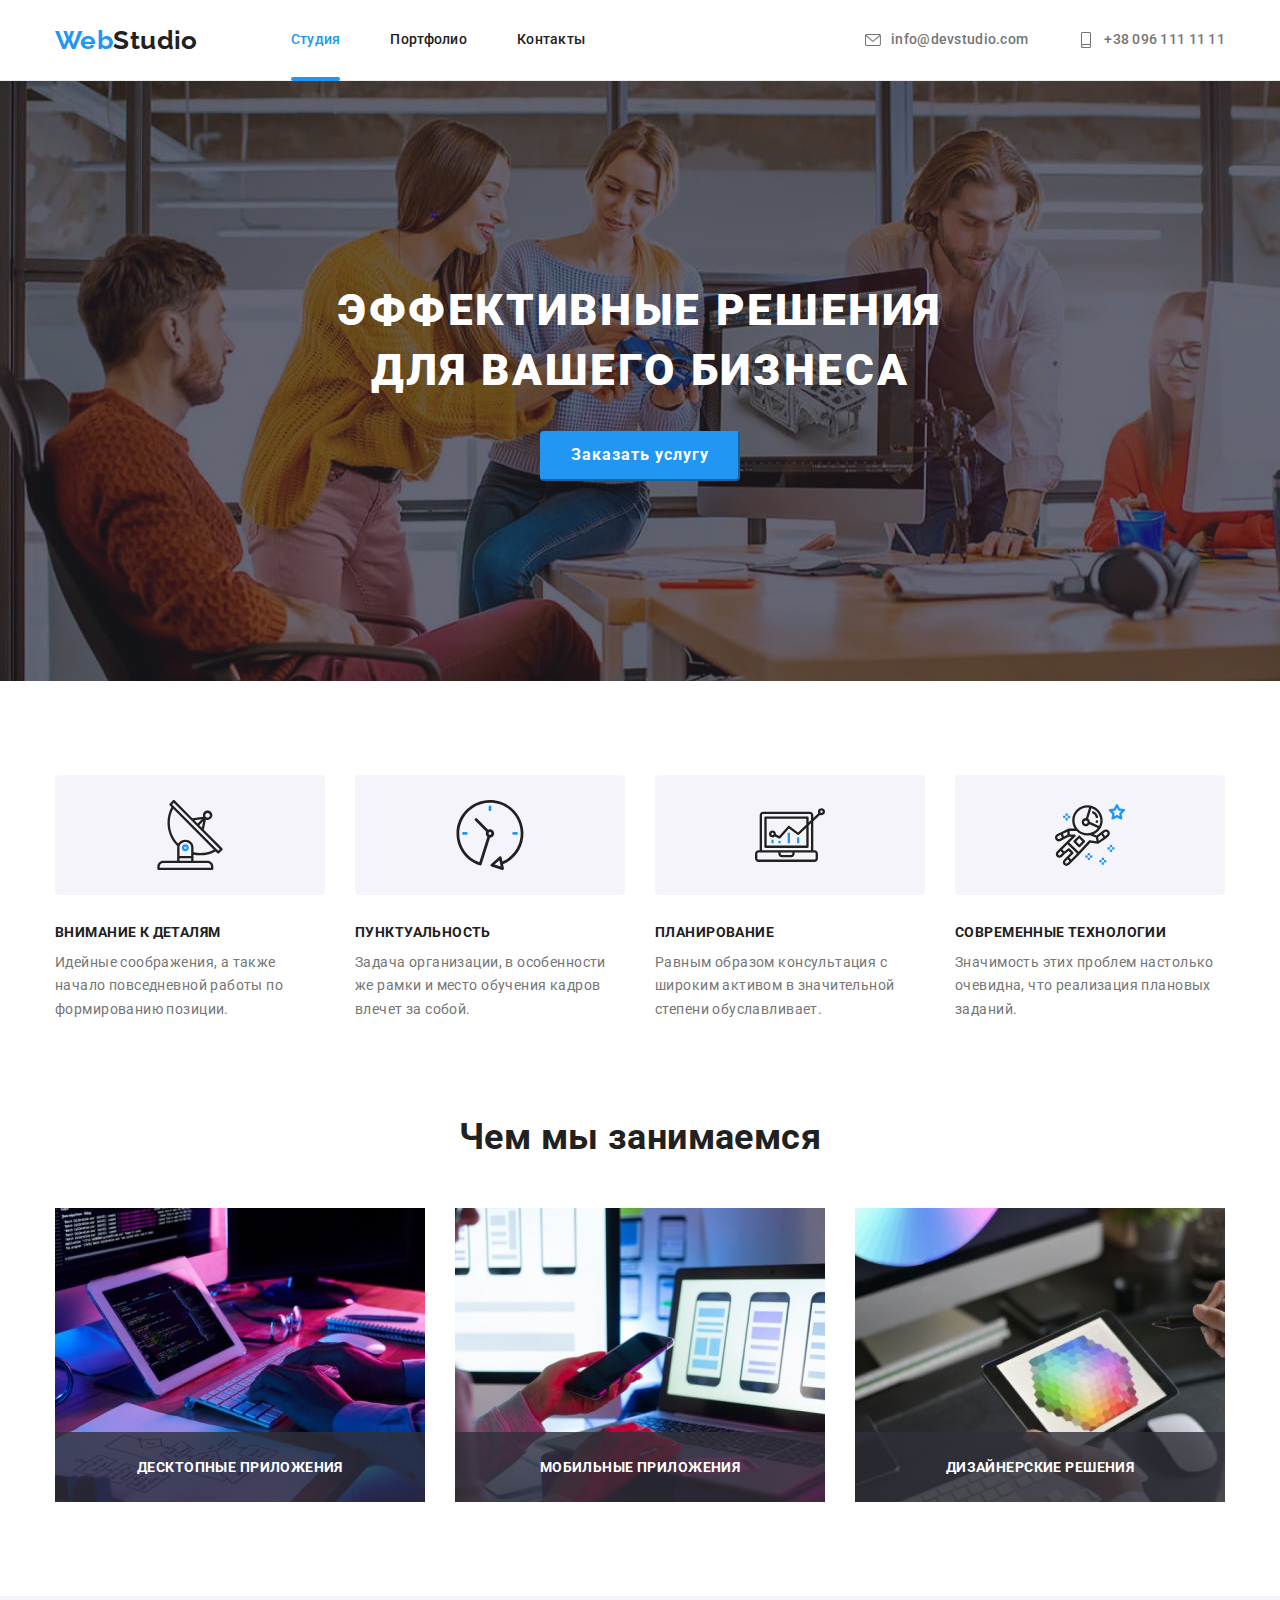
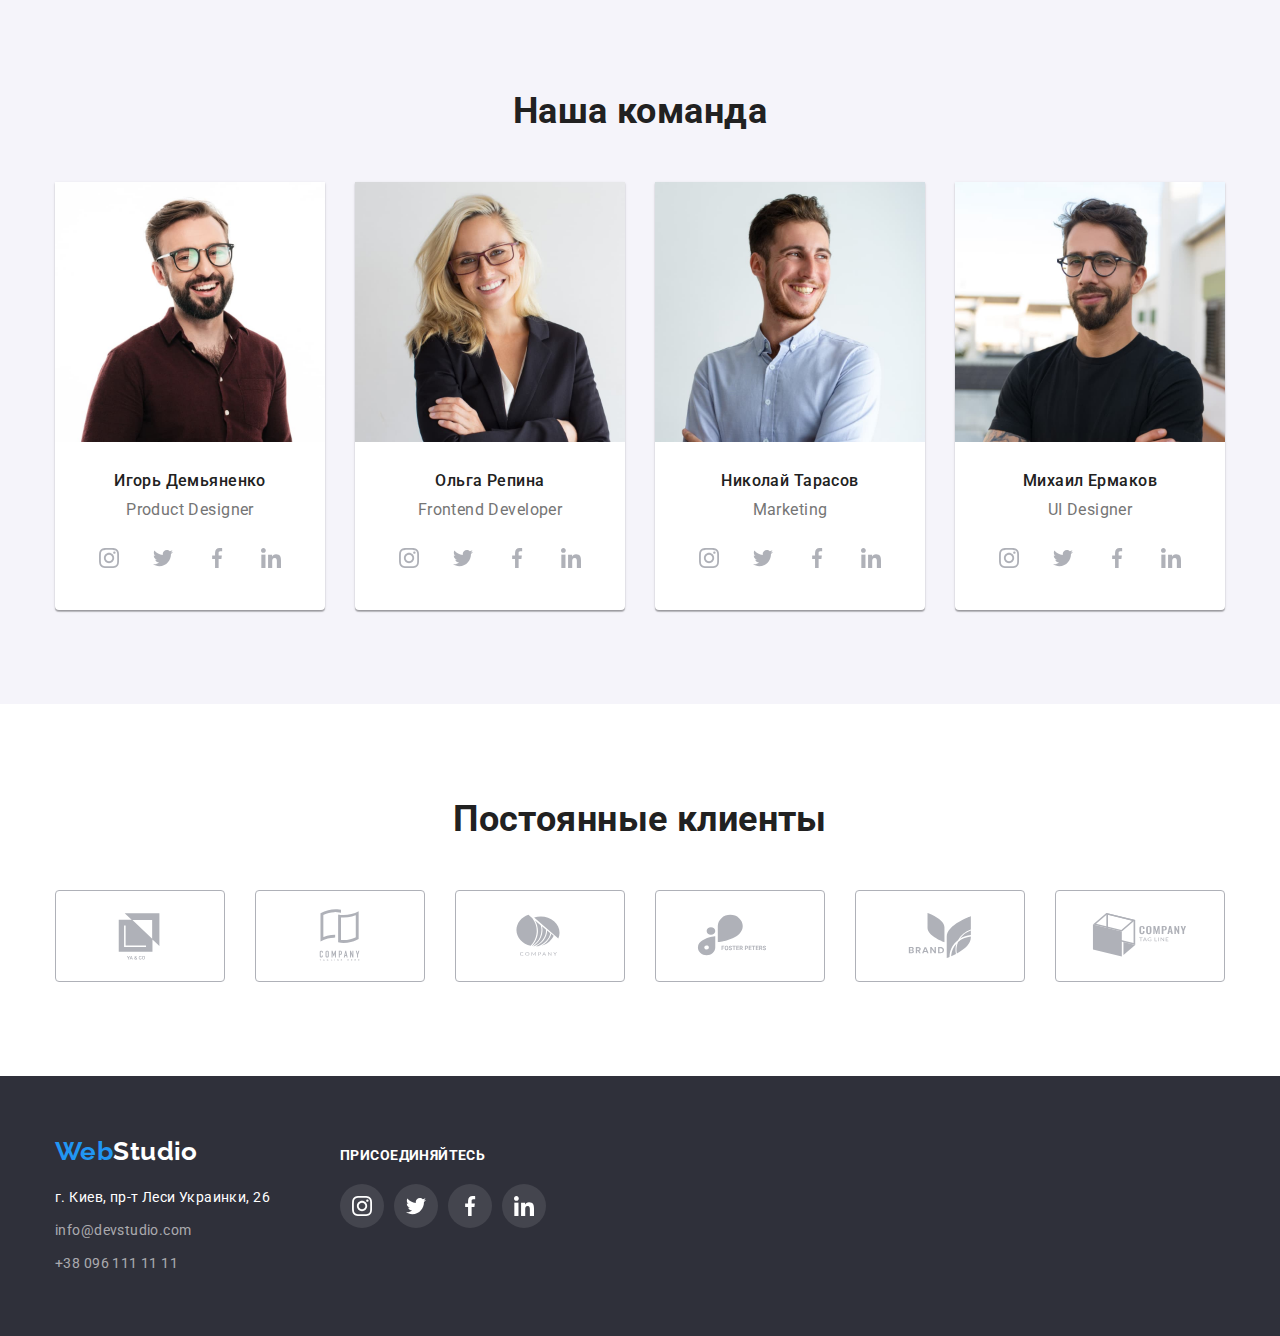
==== index.html @ f637a106 "add repository 06" ====
<!DOCTYPE html>
<html lang="ru">
  <head>
    <meta charset="UTF-8" />
    <meta http-equiv="X-UA-Compatible" content="IE=edge" />
    <meta name="viewport" content="width=device-width, initial-scale=1.0" />
    <link rel="preconnect" href="https://fonts.googleapis.com" />
    <link rel="preconnect" href="https://fonts.gstatic.com" crossorigin />
    <link
      href="https://fonts.googleapis.com/css2?family=Raleway:wght@700&family=Roboto:wght@400;500;700;900&display=swap"
      rel="stylesheet"
    />
    <link rel="stylesheet" href="./styles/modern-normalize.css" />
    <link rel="stylesheet" href="./styles/styles.css" />
    <title>Студия</title>
  </head>

  <body>
    <header>
      <div class="conteiner-header conteiner">
        <nav class="nav">
          <a class="logo" href="./index.html"
            ><span class="logo-web">Web</span>Studio</a>
          <ul class="menu-nav">
            <li class="item">
              <a class="current link" href="./index.html">Студия</a>
            </li>
            <li class="item">
              <a class="link" href="./portfolio.html">Портфолио</a>
            </li>
            <li class="item"><a class="link" href="#address">Контакты</a></li>
          </ul>
        </nav>
        <div class="contacts-conteiner">
          <ul class="contacts">
            <li class="item">
              <a class="link" href="mailto:info@devstudio.com">
                <svg class="icon" width="16" height="16">
                  <use href="./images/icon.svg#icon-mail"></use>
                </svg>
                info@devstudio.com</a>
            </li>
            <li class="item">
              <a class="link" href="tel:+380961111111">
                <svg class="icon" width="16" height="16">
                  <use href="./images/icon.svg#icon-smartphone"></use>
                </svg>
                +38 096 111 11 11</a>
            </li>
          </ul>
        </div>
      </div>
    </header>

    <main>
      <section class="title">
        <div class="conteiner">
          <h1 class="main-title">Эффективные решения для вашего бизнеса</h1>
          <button data-modal-open class="main-button" type="button">Заказать услугу</button>
      </section>
          <div class="backdrop is-hidden" data-modal >
            <div class="modal">
              <button class="close-button" data-modal-close>
                  <svg class="cancel-icon" width="11" height="11">
                        <use href="./images/icon.svg#icon-cencel"></use>
                      </svg>
              </button>
            </div>
          </div>
        </div>
      

      <section class="benefits section">
        <div class="conteiner">
          <ul class="benefits-list">
            <li class="conteiner-benefits-item">
              <div class="icon-benefits-conteiner"><svg class="icon-benefits" width="70" height="70">
                <use href="./images/icon.svg#icon-antenna"></use>
              </svg></div>
              <h2>Внимание к деталям</h2>
              <p>
                Идейные соображения, а также начало повседневной работы по
                формированию позиции.
              </p>
            </li>
            <li class="conteiner-benefits-item">
              <div class="icon-benefits-conteiner"><svg class="icon-benefits" width="70" height="70">
                <use href="./images/icon.svg#icon-clock"></use>
              </svg></div>
              <h2>Пунктуальность</h2>
              <p>
                Задача организации, в особенности же рамки и место обучения
                кадров влечет за собой.
              </p>
            </li>
            <li class="conteiner-benefits-item">
              <div class="icon-benefits-conteiner"><svg class="icon-benefits" width="70" height="70">
                <use href="./images/icon.svg#icon-diagram"></use>
              </svg></div>
              <h2>Планирование</h2>
              <p>
                Равным образом консультация с широким активом в значительной
                степени обуславливает.
              </p>
            </li>
            <li class="conteiner-benefits-item">
              <div class="icon-benefits-conteiner"><svg class="icon-benefits" width="70" height="70">
                <use href="./images/icon.svg#icon-astronaut"></use>
              </svg></div>
              <h2>Современные технологии</h2>
              <p>
                Значимость этих проблем настолько очевидна, что реализация
                плановых заданий.
              </p>
            </li>
          </ul>
        </div>
      </section>

      <section class="caption-box section">
        <div class="conteiner">
          <h2 class="caption">Чем мы занимаемся</h2>
          <ul class="conteiner-caption">
            <li class="conteiner-caption-item">
              <img src="./images/imgone.jpg" alt="верстка" width="370" />
              <p class="caption-box-label">Десктопные приложения</p>
            </li>
            <li class="conteiner-caption-item">
              <img src="./images/imgtwo.jpg" alt="дизайн" width="370" />
              <p class="caption-box-label">Мобильные приложения</p>
            </li>
            <li class="conteiner-caption-item">
              <img src="./images/imgthree.jpg" alt="внешнее оформление" width="370"/>
              <p class="caption-box-label">Дизайнерские решения</p>
            </li>
          </ul>
        </div>
      </section>

      <section class="team section">
        <div class="conteiner">
          <h2 class="team-h">Наша команда</h2>

          <ul class="team-conteiner">
            <li class="team-conteiner-item">
              <img src="./images/igor.jpg" alt="Игорь Демьяненко" width="270" />
              <h3>Игорь Демьяненко</h3>
              <p>Product Designer</p>
              <ul class="social-list team-social-list">
                <li class="team-social-item">
                  <a class="team-social-link" href="#">
                    <svg class="team-social-icon" width="20" height="20" aria-label="instagram">
                      <use href="./images/icon.svg#icon-instagram"></use>
                    </svg>
                  </a>
                </li>
                <li class="team-social-item">
                  <a class="team-social-link" href="#">
                    <svg class="team-social-icon" width="20" height="20" aria-label="twitter">
                      <use href="./images/icon.svg#icon-twitter"></use>
                    </svg>
                  </a>
                </li>
                <li class="team-social-item">
                  <a class="team-social-link" href="#">
                    <svg class="team-social-icon" width="20" height="20" aria-label="facebook">
                      <use href="./images/icon.svg#icon-facebook"></use>
                    </svg>
                  </a>
                </li>
                <li class="team-social-item">
                  <a class="team-social-link" href="#">
                    <svg class="team-social-icon" width="20" height="20" aria-label="linkedin">
                      <use href="./images/icon.svg#icon-linkedin"></use>
                    </svg>
                  </a>
                </li>
              </ul>
            </li>
            <li class="team-conteiner-item">
              <img src="./images/olga.jpg" alt="Ольга Репина" width="270" />

              <h3>Ольга Репина</h3>
              <p>Frontend Developer</p>
              <ul class="social-list team-social-list">
                <li class="team-social-item">
                  <a class="team-social-link" href="#">
                    <svg class="team-social-icon" width="20" height="20" aria-label="instagram">
                      <use href="./images/icon.svg#icon-instagram"></use>
                    </svg>
                  </a>
                </li>
                <li class="team-social-item">
                  <a class="team-social-link" href="#">
                    <svg class="team-social-icon" width="20" height="20" aria-label="twitter">
                      <use href="./images/icon.svg#icon-twitter"></use>
                    </svg>
                  </a>
                </li>
                <li class="team-social-item">
                  <a class="team-social-link" href="#">
                    <svg class="team-social-icon" width="20" height="20" aria-label="facebook">
                      <use href="./images/icon.svg#icon-facebook"></use>
                    </svg>
                  </a>
                </li>
                <li class="team-social-item">
                  <a class="team-social-link" href="#">
                    <svg class="team-social-icon" width="20" height="20" aria-label="linkedin">
                      <use href="./images/icon.svg#icon-linkedin"></use>
                    </svg>
                  </a>
                </li>
              </ul>
            </li>
            <li class="team-conteiner-item">
              <img
                src="./images/nikolay.jpg"
                alt="Николай Тарасов"
                width="270"
              />
              <h3>Николай Тарасов</h3>
              <p>Marketing</p>
              <ul class="social-list team-social-list">
                <li class="team-social-item">
                  <a class="team-social-link" href="#">
                    <svg class="team-social-icon" width="20" height="20" aria-label="instagram">
                      <use href="./images/icon.svg#icon-instagram"></use>
                    </svg>
                  </a>
                </li>
                <li class="team-social-item">
                  <a class="team-social-link" href="#">
                    <svg class="team-social-icon" width="20" height="20" aria-label="twitter">
                      <use href="./images/icon.svg#icon-twitter"></use>
                    </svg>
                  </a>
                </li>
                <li class="team-social-item">
                  <a class="team-social-link" href="#">
                    <svg class="team-social-icon" width="20" height="20" aria-label="facebook">
                      <use href="./images/icon.svg#icon-facebook"></use>
                    </svg>
                  </a>
                </li>
                <li class="team-social-item">
                  <a class="team-social-link" href="#">
                    <svg class="team-social-icon" width="20" height="20" aria-label="linkedin">
                      <use href="./images/icon.svg#icon-linkedin"></use>
                    </svg>
                  </a>
                </li>
              </ul>
            </li>
            <li class="team-conteiner-item">
              <img src="./images/mihail.jpg" alt="Михаил Ермаков" width="270" />
              <h3>Михаил Ермаков</h3>
              <p>UI Designer</p>
              <ul class="social-list team-social-list">
                <li class="team-social-item">
                  <a class="team-social-link" href="#">
                    <svg class="team-social-icon" width="20" height="20" aria-label="instagram">
                      <use href="./images/icon.svg#icon-instagram"></use>
                    </svg>
                  </a>
                </li>
                <li class="team-social-item">
                  <a class="team-social-link" href="#">
                    <svg class="team-social-icon" width="20" height="20" aria-label="twitter">
                      <use href="./images/icon.svg#icon-twitter"></use>
                    </svg>
                  </a>
                </li>
                <li class="team-social-item">
                  <a class="team-social-link" href="#">
                    <svg class="team-social-icon" width="20" height="20" aria-label="facebook">
                      <use href="./images/icon.svg#icon-facebook"></use>
                    </svg>
                  </a>
                </li>
                <li class="team-social-item">
                  <a class="team-social-link" href="#">
                    <svg class="team-social-icon" width="20" height="20" aria-label="linkedin">
                      <use href="./images/icon.svg#icon-linkedin"></use>
                    </svg>
                  </a>
                </li>
              </ul>
            </li>
          </ul>
        </div>
      </section>

      <section class="section">
        <div class="conteiner">
          <h2 class="team-h">Постоянные клиенты</h2>
          <ul class="client-list">
            <li class="client-list-item">
              <a class="client-link" href="#">
                <svg class="icon-client" width="106" height="60">
                  <use href="./images/icon.svg#icon-client-1"></use></svg></a>
            </li>
            <li class="client-list-item">
              <a class="client-link" href="#">
                <svg class="icon-client" width="106" height="60">
                  <use href="./images/icon.svg#icon-client-2"></use></svg></a>
            </li>
            <li class="client-list-item">
              <a class="client-link" href="#">
                <svg class="icon-client" width="106" height="60">
                  <use href="./images/icon.svg#icon-client-3"></use></svg></a>
            </li>
            <li class="client-list-item">
              <a class="client-link" href="#">
                <svg class="icon-client" width="106" height="60">
                  <use href="./images/icon.svg#icon-client-4"></use></svg></a>
            </li>
            <li class="client-list-item">
              <a class="client-link" href="#">
                <svg class="icon-client" width="106" height="60">
                  <use href="./images/icon.svg#icon-client-5"></use></svg></a>
            </li>
            <li class="client-list-item">
              <a class="client-link" href="#">
                <svg class="icon-client" width="106" height="60">
                  <use href="./images/icon.svg#icon-client-6"></use></svg></a>
            </li>
          </ul>
        </div>
      </section>
    </main>

    <footer class="footer">
      <div class="conteiner coneiner-footer-main">
        <div class="footer-conteiner">
          <a class="logo logo-footer" href="./index.html"
            ><span class="logo-web">Web</span>Studio</a
          >
          <address id="address">
            <ul class="contacts-footer-list">
              <li class="contacts-footer-item">
                <a
                  class="contacts-footer-map contacts-footer"
                  href="https://www.google.com/maps/place/%D0%B1%D1%83%D0%BB.+%D0%9B%D0%B5%D1%81%D0%B8+%D0%A3%D0%BA%D1%80%D0%B0%D0%B8%D0%BD%D0%BA%D0%B8,+26,+%D0%9A%D0%B8%D0%B5%D0%B2,+02000/@50.4265807,30.5383858,17z/data=!3m1!4b1!4m5!3m4!1s0x40d4cf0e033ecbe9:0x57a4dffefec77da0!8m2!3d50.4265807!4d30.5383858"
                  >г. Киев, пр-т Леси Украинки, 26</a
                >
              </li>
              <li class="contacts-footer-item">
                <a class="contacts-footer" href="mailto:info@devstudio.com"
                  >info@devstudio.com</a
                >
              </li>
              <li class="contacts-footer-item">
                <a class="contacts-footer" href="tel:+380961111111"
                  >+38 096 111 11 11</a
                >
              </li>
            </ul>
          </address>
        </div>
        <div class="social-list-conteiner">
          <p >присоединяйтесь</p>
              <ul class="social-list footer-social-list  ">
                  <li class="team-social-item">
                    <a class="team-social-link footer-social-link" href="#">
                      <svg class="team-social-icon" width="20" height="20" aria-label="instagram">
                        <use href="./images/icon.svg#icon-instagram"></use>
                      </svg>
                    </a>
                  </li>
                  <li class="team-social-item">
                    <a class="team-social-link footer-social-link" href="#">
                      <svg class="team-social-icon" width="20" height="20" aria-label="twitter">
                        <use href="./images/icon.svg#icon-twitter"></use>
                      </svg>
                    </a>
                  </li>
                  <li class="team-social-item">
                    <a class="team-social-link footer-social-link" href="#">
                      <svg class="team-social-icon" width="20" height="20" aria-label="facebook">
                        <use href="./images/icon.svg#icon-facebook"></use>
                      </svg>
                    </a>
                  </li>
                  <li class="team-social-item">
                    <a class="team-social-link footer-social-link" href="#">
                      <svg class="team-social-icon" width="20" height="20" aria-label="linkedin">
                        <use href="./images/icon.svg#icon-linkedin"></use>
                      </svg>
                    </a>
                  </li>
                </ul>
        </div>
      </div>
    </footer>
   <script src="./js/modal.js"></script>
</body>
</html>
---- styles/styles.css ----
:root {
    --background-color: #E5E5E5;
    --background-color-dark:#2F303A;
    --color-acent: #2196F3;
    --color-txt-dark:#212121;
    --color-txt: #FFFFFF;
    --color-txt-cont:#757575;
    --background-color-team:#F5F4FA;
    --acolor: rgba(255, 255, 255, 0.6);
    --bcolor:rgba(255, 255, 255, 0.1);
    --color-border:#ECECEC;
    --color-border-item:#EEEEEE;
    --border-olor:#AFB1B8;
    --timing-function: cubic-bezier(0.4, 0, 0.2, 1);
}

.link {
    text-decoration: none;
    color: inherit;
    display: flex;
    padding: 32px 0;
}

.icon{
    fill: currentColor;
    margin-right: 10px;
}

img {
    display: block;
    max-width: 100%;
    height: auto;
}

/* Свойства для обнуления курсива у address */
address {
    font-style: normal;
    margin-top: 20px;
}

body {
    font-family: 'Roboto', sans-serif;
    font-size: 14px;
    letter-spacing: 0.03em;
    background-color: var(--color-txt);
    color: var(--color-txt-dark);
}

button {
    cursor: pointer;
}
.section{
    padding-top: 94px;
    padding-bottom: 94px;
}

.hiden {
display: none;
}

a { 
    text-decoration-line: none;
    color: var(--color-txt-dark);
}

li {
    list-style-type: none;
}

h1,
h2,
h3,
p,
ul,
li {
    margin:0;
    padding:0;
}

.conteiner{ 
    width: 1200px;
    padding:0 15px;
    margin-left: auto;
    margin-right: auto;
}
    

    /* header */

    
.logo {
    font-family: 'Raleway',sans-serif;
    font-weight: 700;
    font-size: 26px;
    line-height: 1.17;
    color: var(--color-txt-dark);
}
    
.logo-web {
    color: var(--color-acent);
}

header{
    border-bottom: 1px solid var(--color-border)
}
    
.conteiner-header { 

    display: flex;
    align-items: center;
}

.menu-nav {
    display:flex;
    margin-left: 93px;
    
}

.menu-nav .item:not(:last-child) {
    margin-right: 50px;
}

.item {
    display: flex;
}
.current{
    position: relative;
}

.current::after {
        content: '';
        position: absolute;
        width: 100%;
        height: 4px;
        bottom: -1px;
        left: 0;
        border-radius: 2px;
        background-color: var(--color-acent);
    }



.contacts .item + .item {margin-left: 50px;}

.contacts-conteiner{
    margin-left: auto; 
}
.contacts{
    display: flex;
}

.contacts > li >a {
    font-style: normal;
    font-weight: 500;
    line-height: 1.14;
    letter-spacing: 0.02em;
    color: var(--color-txt-cont);
    transition: color 250ms var(--timing-function);
}

.contacts :hover, .contacts :focus {
    color: var(--color-acent)
}

.nav {
    display: inline-flex;
    align-items: center;
}


.menu-nav>li>a 
    {color: var(--color-txt-dark);
        transition: color 250ms var(--timing-function);
}

.menu-nav .current{
    color: var(--color-acent);
}

.menu-nav {
    font-weight: 500;
    line-height: 1.14;
    letter-spacing: 0.02em;
}

.menu-nav :hover,.menu-nav :focus {
    color:var(--color-acent)
}
 
 /* main */


.title { 
    background-color: var(--background-color-dark);
    margin: 0 auto;
    background-image: 
        linear-gradient(
        rgba(47, 48, 58, 0.4),
        rgba(47, 48, 58, 0.4)),
        url(../images/img-back-grnd.jpg);
        background-size:cover;
        max-width: 1600px;
       
    text-align: center;
    padding: 200px 0px;
}

.main-title { 
    margin-left: auto;
    margin-right: auto;
    width: 696px;

    font-weight: 900;
    font-size: 44px;
    line-height: 1.36;
    letter-spacing: 0.06em;
    color: var(--color-txt);
    text-transform: uppercase;
    text-align: center;
}

.main-button {
    margin-top: 30px;
    width: 200px;
    height: 50px;

    font-family: 'Roboto';
    font-weight: 700;
    font-size: 16px;
    line-height: 1.9;
    letter-spacing: 0.06em;
    color: var(--color-txt);
    background-color:var(--color-acent);
    border-radius: 4px;
    border-color: var(--color-acent);

}
.benefits{
    padding-bottom: 0;
}

.icon-benefits-conteiner{
    display: flex;
    align-items: center;
    justify-content: center;
    width: 270px;
    height: 120px;
    margin-bottom: 30px;
    background:var(--background-color-team);
    border-radius: 4px;
}

.conteiner-benefits-item{
    display: inline-block;
    width: 270px;
}

.conteiner-benefits-item > p{
    margin-top: 10px;
    color: var(--color-txt-cont);
    line-height: 1.7;
}


.conteiner-caption{
    display: flex;
    flex-wrap: wrap;
    gap: 30px;
}


.conteiner-caption-item{
    display: inline-block;
    position: relative;
}

.caption-box-label {
    width: 100%;
   height: 70px;
   display: flex;
   align-items: center;
   justify-content: center;
    background-color: rgba(47, 48, 58, 0.8);
    position: absolute;
    bottom: 0;

    text-transform: uppercase;
    font-weight: 700;
    
    color: var(--color-txt);
}





.benefits-list{
   display: flex;
   flex-wrap: wrap;
   gap: 30px;
}

.conteiner-benefits-item>h2{
    font-weight: 700;
    font-size: 14px;
    line-height: 1.14;
    text-transform: uppercase;
}


.conteiner-benefits-item>p{
    line-height: 1.7;
    color: var(--color-txt-cont);
}

.caption {
    margin-bottom: 50px;

    font-weight: 700;
    font-size: 36px;
    line-height: 1.16;
    text-align: center;
}


.team-conteiner{
    display: flex;
    flex-wrap: wrap;
    gap: 30px;
}

.team-h {
    margin-bottom: 50px;
}

.team-conteiner-item{
    display: inline-block;
    
    text-align: center;
    background: var(--color-txt);
    box-shadow: 0px 1px 3px rgba(0, 0, 0, 0.12), 0px 1px 1px rgba(0, 0, 0, 0.14), 0px 2px 1px rgba(0, 0, 0, 0.2);
    border-radius: 0px 0px 4px 4px;
}

.team-conteiner-item>p{
    font-size: 16px;
    line-height: 1.18;
    color: var(--color-txt-cont);
}

.team-conteiner-item > h3{ 
    margin-top: 30px;
    margin-bottom: 10px;
    font-weight: 500;
    font-size: 16px;
    line-height: 1.18;
}

.team{
    background-color:var(--background-color-team);
}


.social-list{
    margin-top: 16px;
    margin-bottom: 30px;
    display: flex;
    justify-content: center;
    gap: 10px;
}

.team-social-link{
    display: flex;
    padding: 12px;
    border-radius: 50%;
    background-color:var(--color-txt);
    fill:var(--border-olor) ;
    transition: fill 250ms var(--timing-function), background-color 250ms var(--timing-function);
}

.team-social-link:hover,.team-social-link:focus,.team-social-link:active{
    fill: var(--color-txt);
    background-color: #2196F3;
}



.conteiner > h2{
    text-align: center;
    font-weight: 700;
    font-size: 36px;
    line-height: 1.17;
}

.client-list-item{
    width: 170px;
    height: 92px;
}

.client-list{
    display: flex;
    flex-wrap: wrap;
    gap: 30px;
    
}



.client-link{
    width: 100%;
    height: 100%;
    display: flex;
    align-items: center;
    justify-content: center;

    border: 1px solid var(--border-olor);
    border-radius: 4px;
    fill: var(--border-olor);
    transition: fill 250ms var(--timing-function);
}

.client-link:hover, .client-link:focus, .client-link:active{
    fill: var(--color-acent);
    border: 1px solid var(--color-acent);

}

/* footer */


.footer{
    display: flex;
    background-color: var(--background-color-dark);
    padding: 60px 0;
}

.coneiner-footer-main{
    display: flex;
    align-items: baseline;
}

.footer-conteiner{

margin-right: 70px;
}


.contacts-footer{
    color:var(--acolor) ;
    line-height: 1.71;
    letter-spacing: 0.03em;
    font-style: normal;

transition: color 250ms var(--timing-function);
}

.contacts-footer-item + .contacts-footer-item{
    margin-top: 9px;
}



.contacts-footer:hover,
.contacts-footer:focus{
    color: var(--color-acent)
}

.contacts-footer-map{
    color: var(--color-txt);
    line-height: 1.71;
    letter-spacing: 0.03em;
    font-style: normal;
}

.logo-footer {
    color: var(--color-txt);
}


.footer-social-list{
    margin: 0;
}

.footer-social-link{
    fill: var(--color-txt);
    background-color:var(--bcolor);
}

.social-list-conteiner>p{
    margin-bottom: 20px;
    font-weight: 700;
    line-height: 1.14;
    text-transform: uppercase;
    color: var(--color-txt);
}



/* portfolio */

.filter{
    display: flex;
    justify-content: center;
}



.filter-but {
    height: 38px;
    padding: 0px 22px;

    font-family: 'Roboto';
    font-weight: 500;
    font-size: 16px;
    line-height: 1.6;
    color: var(--color-txt-dark);
    background-color: var(--background-color-team);
    border-radius: 4px;
    border: none; 

    transition: 
        color 250ms var(--timing-function),
        cbackground-color 250ms var(--timing-function),
        box-shadow 250ms var(--timing-function);
}
.filter-but:hover, .filter-but:focus{
    color: var(--color-txt);
    background-color: var(--color-acent);
    box-shadow: 
        0px 3px 1px rgba(0, 0, 0, 0.1),
        0px 1px 2px rgba(0, 0, 0, 0.08),
        0px 2px 2px rgba(0, 0, 0, 0.12);
}

.filter-but-item + .filter-but-item {
    margin-left: 8px;
}


.portfolio{
    margin-top: 50px;
    display: flex;
    flex-wrap: wrap;
    gap: 30px;
}

.portfolio-link{
    display: block;
transition: box-shadow 250ms var(--timing-function);
}

.portfolio-item :hover .overlay-portfolio, .portfolio-item :focus .overlay-portfolio{
    transform: translatey(0);}

.portfolio-link:hover, .portfolio-link:focus {
    box-shadow: 
        0px 1px 1px rgba(0, 0, 0, 0.12),
        0px 4px 4px rgba(0, 0, 0, 0.06),
        1px 4px 6px rgba(0, 0, 0, 0.16);
}

.portfolio-item-box{
    padding: 20px 24px;
    border-left: 1px solid var(--color-border-item);
    border-bottom: 1px solid var(--color-border-item);
    border-right: 1px solid var(--color-border-item);
}

.portfolio-item-box >h2{
    margin-bottom: 4px;

    font-weight: 700;
    font-size: 18px;
    line-height: 2;
    letter-spacing: 0.06em;
}

.portfolio-item-box>p {
    font-size: 16px;
    line-height: 1.9;
    color: var(--color-txt-cont);
}

.portfolio-overlay-box {
    display: flex;
    overflow: hidden;
    position: relative;
}

.overlay-portfolio{
    position: absolute;
    top: 0;
    left: 0;
    width: 100%;
    height: 100%;
    background-color: rgba(33, 150, 243, 0.9);
    
    transform: translatey(101%);
    transition: transform 250ms var(--timing-function);

}

.overlay-portfolio>p{
    font-size: 18px;
    line-height: 1.55;
    color: var(--color-txt);
    padding: 63px 24px;
}

/* data modal */

.backdrop.is-hidden {
    opacity: 0;
    pointer-events: none;
    visibility: hidden;
}

.backdrop {
    position: fixed;
    top: 0;
    left: 0;
    width: 100vw;
    height: 100vh;
    z-index: 1;
    background-color: rgba(0, 0, 0, 0.2);
    opacity: 1;
    visibility: visible;
    transition: opacity 250ms var(--timing-function), visibility 250ms var(--timing-function);
}

.close-button {
    position: absolute;
    right: 0;
    width: 30px;
    height: 30px;
    margin: 8px;
    display: flex;
    align-items: center;
    justify-content: center;
    background-color:var(--color-txt);
    border-radius: 50%;
    border: 1px solid rgba(0, 0, 0, 0.1);

}




.backdrop.is-hidden .modal {
    transform: translate(-50%, -50%) scale(0.5);
}

.modal {
    position: absolute;
    top: 50%;
    left: 50%;
    transform: translate(-50%, -50%) scale(1);
    min-width: 528px;
    min-height: 581px;
    background-color: var(--color-txt);
    box-shadow: 0px 1px 3px rgb(0 0 0 / 12%), 0px 1px 1px rgb(0 0 0 / 14%), 0px 2px 1px rgb(0 0 0 / 20%);
    transition: transform 250ms var(--timing-function);
}
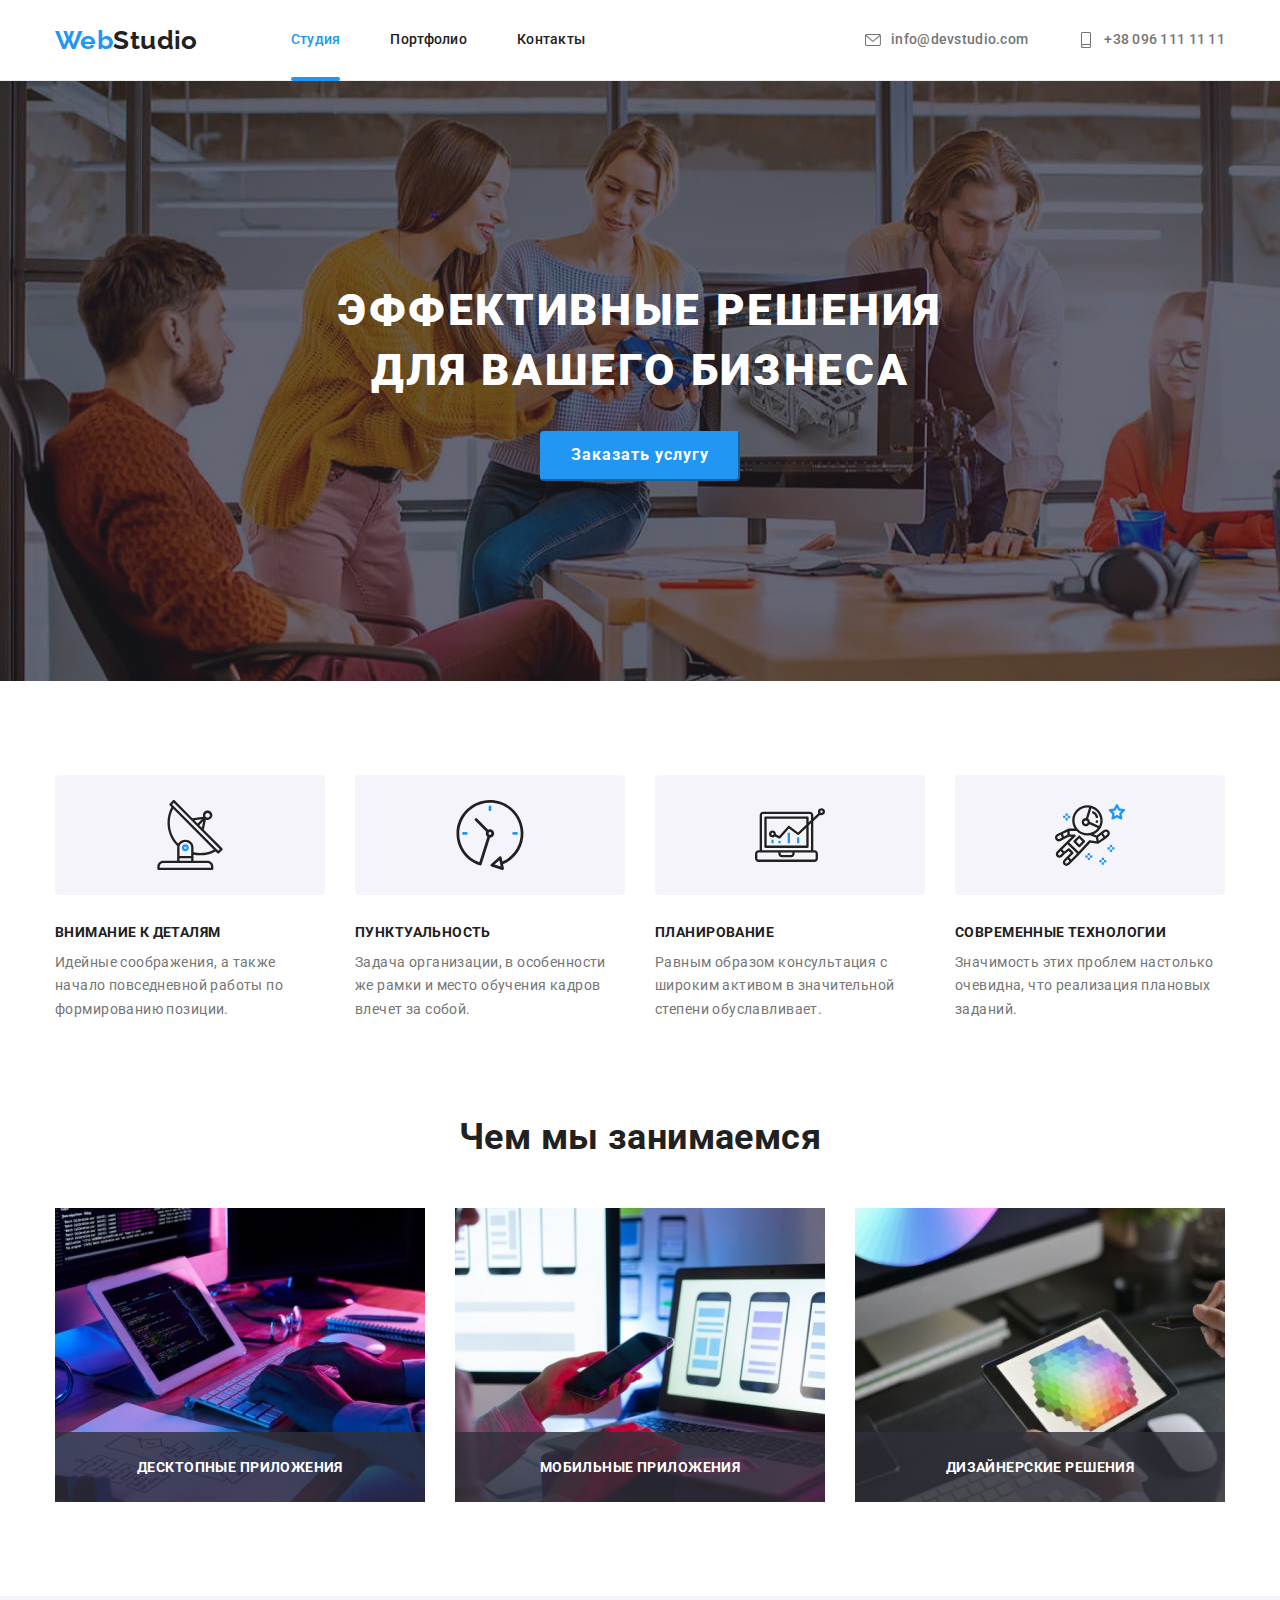
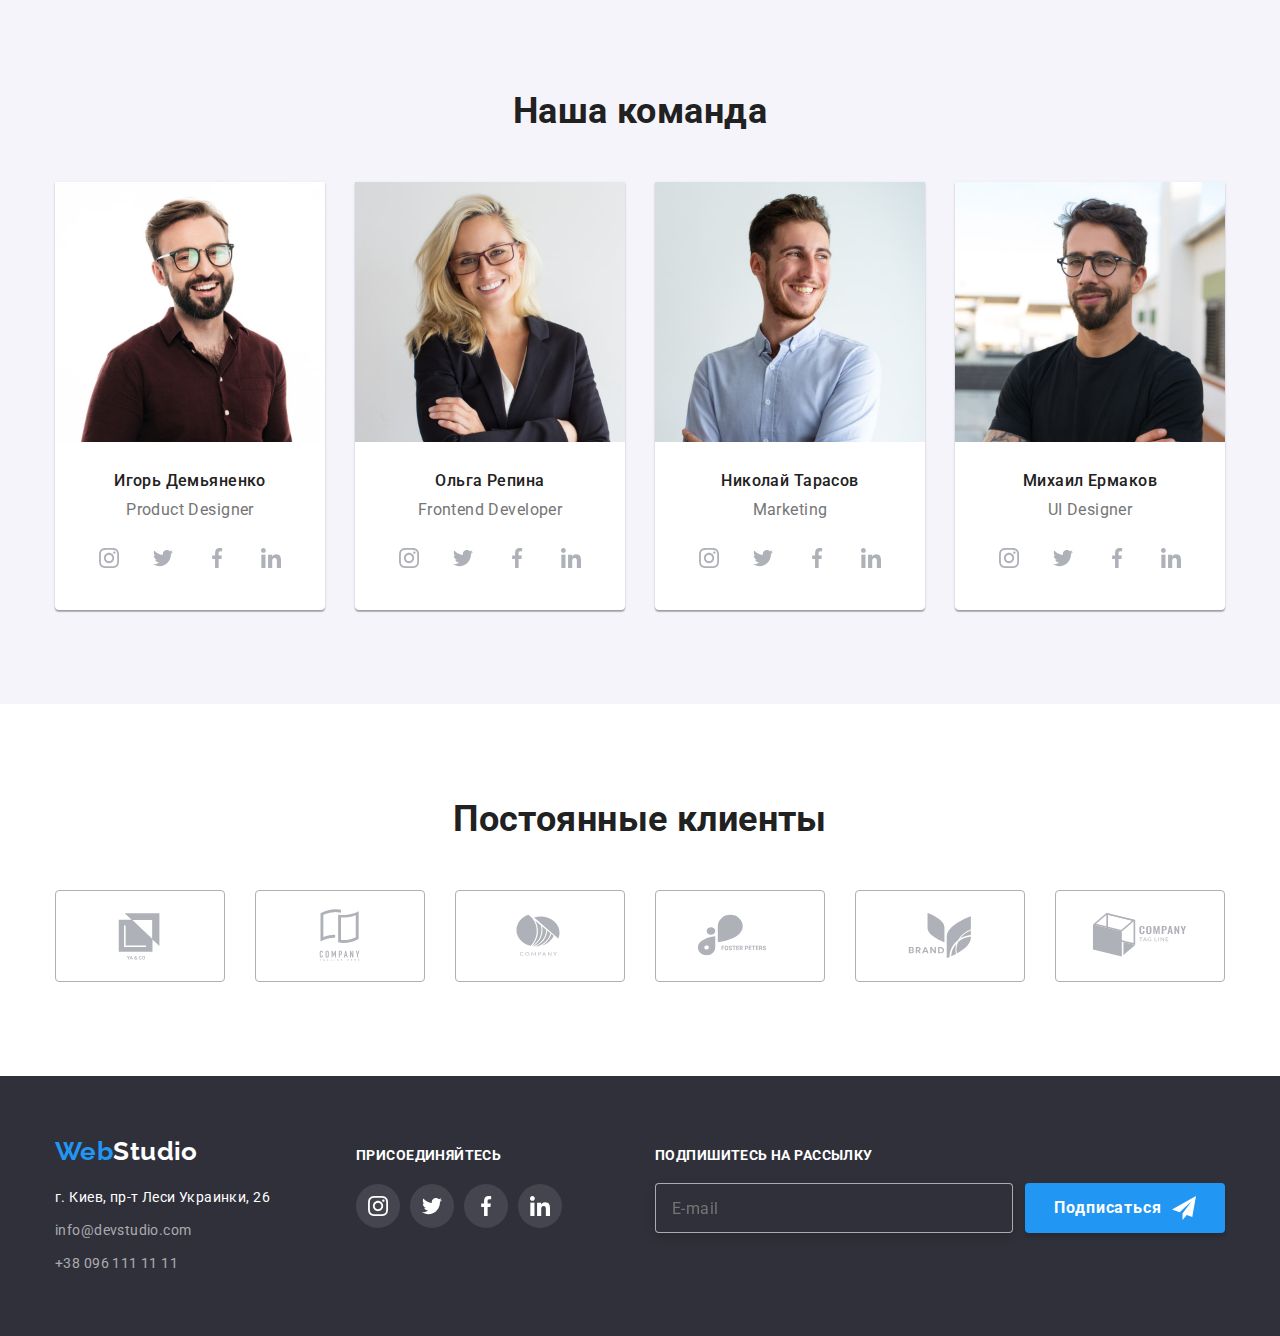
==== commit badec9a1: "final ver 1.0" ====
--- a/index.html
+++ b/index.html
@@ -65,6 +65,53 @@
                         <use href="./images/icon.svg#icon-cencel"></use>
                       </svg>
               </button>
+              <form class="modal-form">
+                <b>Оставьте свои данные, мы вам перезвоним</b>
+                
+                <div class="modal-fild">                
+                  <label class="form-label" for="name">Имя</label>
+                  <input class="form-input" type="text" name="name" id="name">
+                  <svg class="icon-modal" width="18" height="18">
+                      <use href="./images/icon.svg#icon-person"></use>
+                    </svg>
+                </div>
+
+                <div class="modal-fild">
+                  <label class="form-label" for="tel">Телефон</label>
+                  <input class="form-input" type="tel" name="tel" id="tel">
+                  <svg class="icon-modal" width="18" height="18">
+                    <use href="./images/icon.svg#icon-phone"></use>
+                  </svg>
+                </div>
+
+                <div class="modal-fild">                
+                  <label class="form-label" for="email">Почта</label>
+                  <input class="form-input" type="email" name="email" id="email">
+                  <svg class="icon-modal" width="18" height="18">
+                    <use href="./images/icon.svg#icon-email" ></use>
+                  </svg>
+                </div>
+                
+                <div class="modal-fild">
+                  <label class="form-label" for="comment">Комментарий</label>
+                  <textarea  name="comment" id="comment" placeholder="Введите текст"></textarea>
+                </div>
+              
+                <div class="modal-fild-chekbox "> 
+                  <label class="label-checkbox" for="conditions">
+                      <input class="checkbox visually-hidden" type="checkbox" name="conditions" id="conditions" required="">                     
+                      Соглашаюсь с рассылкой и принимаю <a class="link-policy" href="">Условия договора</a>
+                      <svg class="icon-active" width="16" height="15">
+							           <use href="images/icon.svg#icon-icon-check"></use>
+						          </svg> 
+                      <svg class="icon-check" width="16" height="15">
+							          <use href="images/icon.svg#icon-vector"></use>
+						          </svg>			          
+                    </label> 
+                 </div>
+                <button class="submit" type="submit">Отправить</button>
+              </form>
+              </div>
             </div>
           </div>
         </div>
@@ -391,6 +438,18 @@
                   </li>
                 </ul>
         </div>
+      
+        <form class="footer-form">
+          <div class="footer-fild">
+          <label class="footer-label" for="email-subs">Подпишитесь на рассылку</label>
+          <input class="footer-input" type="email" name="email-subs" id="email-subs" placeholder="E-mail">
+          </div>
+          <button class="submit footer-submit" type="submit">Подписаться
+            <svg class="icon-email-subs" width="24" height="24">
+                        <use href="./images/icon.svg#icon-send"></use>
+                      </svg>
+          </button>
+        </form>
       </div>
     </footer>
    <script src="./js/modal.js"></script>
--- a/styles/styles.css
+++ b/styles/styles.css
@@ -441,7 +441,8 @@
 
 .footer-conteiner{
 
-margin-right: 70px;
+    margin-right: 70px;
+    width: 231px;
 }
 
 
@@ -640,7 +641,7 @@
     background-color:var(--color-txt);
     border-radius: 50%;
     border: 1px solid rgba(0, 0, 0, 0.1);
-
+    transition: fill 250ms var(--timing-function);
 }
 
 
@@ -648,6 +649,11 @@
 
 .backdrop.is-hidden .modal {
     transform: translate(-50%, -50%) scale(0.5);
+}
+
+
+.close-button:hover, .close-button:focus {
+    fill: var(--color-acent);
 }
 
 .modal {
@@ -658,6 +664,224 @@
     min-width: 528px;
     min-height: 581px;
     background-color: var(--color-txt);
+    border-radius: 4px;
     box-shadow: 0px 1px 3px rgb(0 0 0 / 12%), 0px 1px 1px rgb(0 0 0 / 14%), 0px 2px 1px rgb(0 0 0 / 20%);
     transition: transform 250ms var(--timing-function);
-}+}
+
+.modal-form>b{
+    margin-bottom: 12px;
+    font-size: 20px;
+    line-height: 1.2;
+}
+
+.icon-modal {
+    fill: #212121;
+    position: absolute;
+    top: 50%;
+    left: 0;
+    margin-left: 12px;
+    transition: fill 250ms cubic-bezier(0.4, 0, 0.2, 1);
+}
+.icon-modal:hover, 
+.icon-modal:focus{
+    fill: var(--color-acent);
+    cursor: pointer;
+}
+
+.icon-modal:focus {
+    fill: var(--color-acent);
+    cursor: pointer;
+   
+}
+
+input,
+textarea {
+    outline:none;
+}
+
+textarea{
+    font-size: 12px;
+    height: 120px;
+    width: 100%;
+    resize: none;
+    border: 1px solid rgba(33, 33, 33, 0.2);
+    border-radius: 4px;
+    padding: 12px 16px;
+    transition: border 250ms var(--timing-function);
+}
+
+textarea:hover,
+textarea:focus-within {
+    border: 1px solid var(--color-acent);
+}
+
+.link-policy {
+    text-decoration-line: underline;
+    color: var(--color-acent);
+}
+
+.modal-fild + .modal-fild {
+    margin-top: 10px;
+}
+
+.modal-fild {
+    display: flex;
+    flex-direction: column;
+    width: 100%;
+    position: relative;
+}
+
+.modal-form{
+    margin: 40px;
+    display: flex;
+    flex-direction: column;
+    align-items: center;       
+    height: 501px;
+    flex-direction: column;
+          
+}
+
+.form-input:hover + .icon-modal, .form-input:focus+.icon-modal, .form-input:active+.icon-modal {
+    fill: var(--color-acent);
+}
+
+.form-input:hover,
+.form-input:focus,
+.form-input:active {
+border: 1px solid var(--color-acent);
+}
+
+
+
+.form-input{
+    height: 40px;
+    border: 1px solid rgba(33, 33, 33, 0.2);
+    border-radius: 4px;
+    cursor: pointer;
+    padding-left: 42px;
+    transition: border 250ms var(--timing-function);
+
+}
+
+.form-label{
+    margin-bottom: 4px;
+    font-size: 12px;
+    line-height: 1.15;
+    letter-spacing: 0.01em;
+    color:var(--color-txt-cont);
+}
+
+.modal-fild-chekbox {
+    margin-top: 20px;
+    margin-bottom: 30px;
+}
+
+.label-checkbox {
+    position: relative;
+    line-height: 1.7;
+    color: var(--color-txt-cont);
+    padding-left: 24px;
+}
+
+.visually-hidden {
+    width: 1px;
+    height: 1px;
+}
+
+.checkbox:checked~.icon-active {
+    opacity: 1;
+}
+
+.icon-active {
+    position: absolute;
+    left: 0;
+    top: 50%;
+    transform: translateY(-50%);
+    opacity: 0;
+    fill: #2196F3;
+    transition: opacity 250ms var(--timing-function);
+}
+
+.icon-check {
+    position: absolute;
+    left: 0;
+    top: 50%;
+    transform: translateY(-50%);
+    transition: opacity 250ms var(--timing-function);
+    opacity: 1;
+}
+
+.checkbox:checked~.icon-check {
+    opacity: 0;
+}
+
+
+
+
+.submit {
+    display: flex;
+    align-items: center;
+    justify-content: center;
+    width: 200px;
+    height: 50px;
+
+    background: var(--color-acent);
+    box-shadow: 0px 4px 4px rgba(0, 0, 0, 0.15);
+    border-radius: 4px;
+    border: none;
+    color: var(--color-txt);
+    font-weight: 700;
+    font-size: 16px;
+    line-height: 1.9;
+    letter-spacing: 0.06em;
+    fill: var(--color-txt);
+} 
+
+.footer-submit{
+margin-left: 12px;
+}
+
+.icon-email-subs{
+    margin-left: 10px;
+}
+
+.footer-form{
+    display: flex;
+    align-items: flex-end;
+    margin-left: 93px;
+}
+
+.footer-fild{
+    display: flex;
+    flex-direction: column;
+}
+
+.footer-label{
+    margin-bottom: 20px;
+
+    font-weight: 700;
+    font-size: 14px;
+    line-height: 1.15;
+    letter-spacing: 0.03em;
+    text-transform: uppercase;
+
+    color:var(--color-txt);
+}
+
+.footer-input {
+    padding-left: 16px;
+    width: 358px;
+    height: 50px;
+
+    font-weight: 400;
+    font-size: 16px;
+    line-height: 1.25px;
+    letter-spacing: 0.03em;
+    color: var(--acolor);
+    border: 1px solid var(--acolor);
+    filter: drop-shadow(0px 4px 4px rgba(0, 0, 0, 0.15));
+    border-radius: 4px;
+    background-color: var(--background-color-dark);
+}
+
